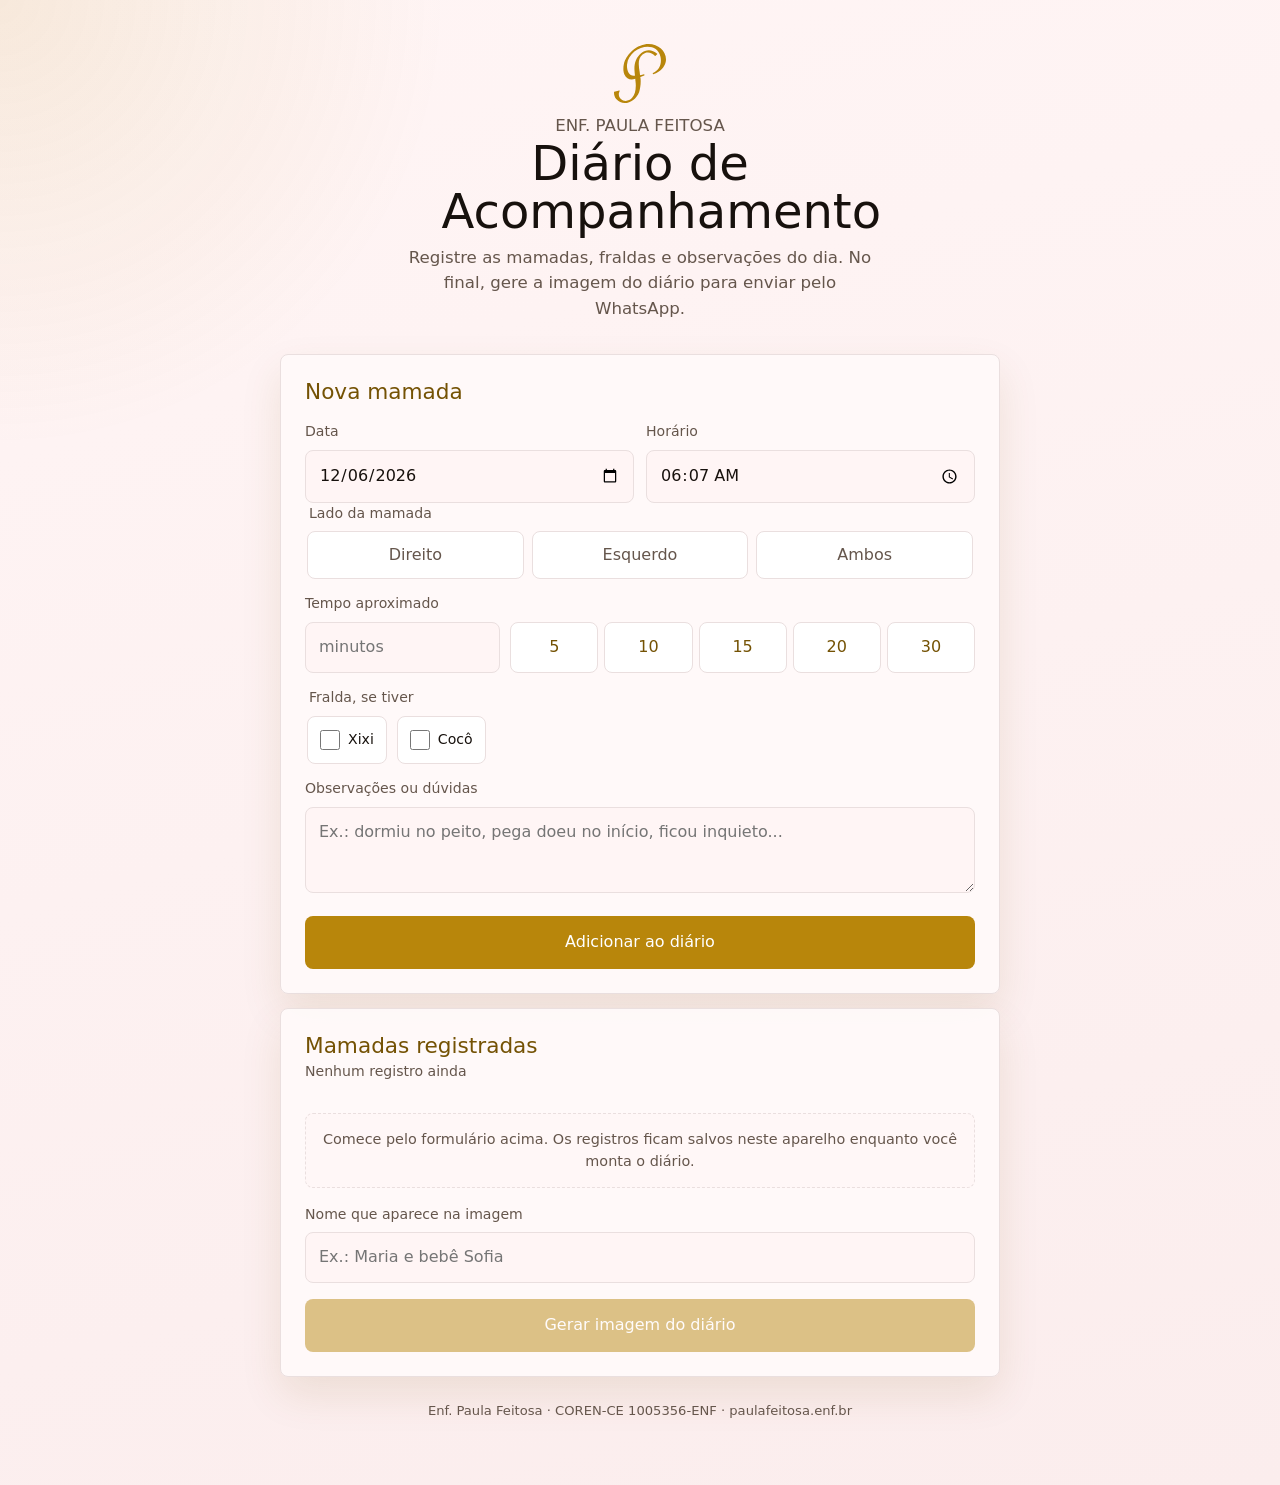
==== diario.html @ 47891f05 "Add client diary page" ====
<!DOCTYPE html>
<html lang="pt-BR">
  <head>
    <meta charset="UTF-8" />
    <meta name="viewport" content="width=device-width, initial-scale=1, viewport-fit=cover" />
    <meta name="theme-color" content="#fff5f5" />
    <meta name="apple-mobile-web-app-status-bar-style" content="default" />
    <meta name="referrer" content="strict-origin-when-cross-origin" />
    <meta
      http-equiv="Content-Security-Policy"
      content="default-src 'self'; base-uri 'self'; object-src 'none'; frame-src 'none'; form-action 'none'; img-src 'self' data: blob:; font-src 'self' https://fonts.gstatic.com; style-src 'self' https://fonts.googleapis.com; script-src 'self'; connect-src 'self'; upgrade-insecure-requests"
    />
    <title>Diário de Acompanhamento | Enf. Paula Feitosa</title>
    <meta
      name="description"
      content="Registre as mamadas do bebê, gere uma imagem do diário e envie para a Enf. Paula Feitosa pelo WhatsApp."
    />
    <meta name="robots" content="noindex, follow" />
    <meta property="og:title" content="Diário de Acompanhamento | Enf. Paula Feitosa" />
    <meta
      property="og:description"
      content="Ferramenta para registrar mamadas, fraldas e observações do bebê e enviar o diário pelo WhatsApp."
    />
    <meta property="og:type" content="website" />
    <meta property="og:locale" content="pt_BR" />
    <meta property="og:url" content="https://www.paulafeitosa.enf.br/diario.html" />
    <meta property="og:image" content="https://www.paulafeitosa.enf.br/assets/logo_vertical.svg" />
    <link rel="canonical" href="https://www.paulafeitosa.enf.br/diario.html" />
    <link rel="icon" href="assets/monograma.svg" type="image/svg+xml" />
    <link rel="preconnect" href="https://fonts.googleapis.com" />
    <link rel="preconnect" href="https://fonts.gstatic.com" crossorigin />
    <link
      href="https://fonts.googleapis.com/css2?family=Tenor+Sans&display=swap"
      rel="stylesheet"
    />
    <link rel="stylesheet" href="diario.css" />
    <script src="diario.js" defer></script>
  </head>
  <body>
    <main class="diary-shell">
      <header class="diary-header">
        <img class="diary-mark" src="assets/monograma.svg" alt="Monograma Enf. Paula Feitosa" />
        <p class="diary-kicker">Enf. Paula Feitosa</p>
        <h1>Diário de Acompanhamento</h1>
        <p>
          Registre as mamadas, fraldas e observações do dia. No final, gere a
          imagem do diário para enviar pelo WhatsApp.
        </p>
      </header>

      <section class="diary-panel diary-form-panel" aria-labelledby="new-entry-title">
        <h2 id="new-entry-title">Nova mamada</h2>

        <div class="diary-grid diary-grid-two">
          <div class="field">
            <label for="entry-date">Data</label>
            <input type="date" id="entry-date" autocomplete="off" />
          </div>
          <div class="field">
            <label for="entry-time">Horário</label>
            <input type="time" id="entry-time" autocomplete="off" />
          </div>
        </div>

        <fieldset class="field fieldset">
          <legend>Lado da mamada</legend>
          <div class="segmented-control" role="group" aria-label="Lado da mamada">
            <button type="button" class="side-option" data-side="Direito" aria-pressed="false">
              Direito
            </button>
            <button type="button" class="side-option" data-side="Esquerdo" aria-pressed="false">
              Esquerdo
            </button>
            <button type="button" class="side-option" data-side="Ambos" aria-pressed="false">
              Ambos
            </button>
          </div>
        </fieldset>

        <div class="field">
          <label for="entry-duration">Tempo aproximado</label>
          <div class="duration-row">
            <input
              type="number"
              id="entry-duration"
              min="1"
              max="120"
              inputmode="numeric"
              placeholder="minutos"
              autocomplete="off"
            />
            <div class="quick-minutes" aria-label="Tempo rápido">
              <button type="button" data-minutes="5">5</button>
              <button type="button" data-minutes="10">10</button>
              <button type="button" data-minutes="15">15</button>
              <button type="button" data-minutes="20">20</button>
              <button type="button" data-minutes="30">30</button>
            </div>
          </div>
        </div>

        <fieldset class="field fieldset">
          <legend>Fralda, se tiver</legend>
          <div class="checks">
            <label>
              <input type="checkbox" id="entry-pee" />
              <span>Xixi</span>
            </label>
            <label>
              <input type="checkbox" id="entry-poop" />
              <span>Cocô</span>
            </label>
          </div>
        </fieldset>

        <div class="field">
          <label for="entry-notes">Observações ou dúvidas</label>
          <textarea
            id="entry-notes"
            placeholder="Ex.: dormiu no peito, pega doeu no início, ficou inquieto..."
          ></textarea>
        </div>

        <button type="button" class="button button-primary" id="add-entry">
          Adicionar ao diário
        </button>
      </section>

      <section class="diary-panel" aria-labelledby="entries-title">
        <div class="panel-heading">
          <div>
            <h2 id="entries-title">Mamadas registradas</h2>
            <p id="entry-count">Nenhum registro ainda</p>
          </div>
          <button type="button" class="clear-button" id="clear-entries" hidden>
            Limpar
          </button>
        </div>

        <ol class="entry-list" id="entry-list"></ol>
        <p class="empty-state" id="empty-state">
          Comece pelo formulário acima. Os registros ficam salvos neste aparelho
          enquanto você monta o diário.
        </p>

        <div class="field image-name-field">
          <label for="image-name">Nome que aparece na imagem</label>
          <input
            type="text"
            id="image-name"
            maxlength="42"
            placeholder="Ex.: Maria e bebê Sofia"
            autocomplete="name"
          />
        </div>

        <button type="button" class="button button-primary" id="generate-image" disabled>
          Gerar imagem do diário
        </button>
      </section>

      <section class="diary-panel preview-panel" id="preview-panel" aria-labelledby="preview-title" hidden>
        <h2 id="preview-title">Imagem pronta</h2>
        <img id="preview-image" alt="Prévia da imagem gerada com o diário de acompanhamento" />
        <div class="preview-actions">
          <button type="button" class="button button-primary" id="send-whatsapp">
            Enviar no WhatsApp
          </button>
          <button type="button" class="button button-secondary" id="download-image">
            Baixar imagem
          </button>
        </div>
        <p class="share-note">
          Em alguns celulares, o navegador baixa a imagem primeiro. Depois é só
          anexar na conversa do WhatsApp.
        </p>
      </section>

      <footer class="diary-footer">
        Enf. Paula Feitosa · COREN-CE 1005356-ENF · paulafeitosa.enf.br
      </footer>
    </main>

    <canvas id="diary-canvas" hidden></canvas>
  </body>
</html>
---- diario.css ----
:root {
  --color-ink: #17110d;
  --color-muted: #65564c;
  --color-soft: #fff5f5;
  --color-blush: #fbeded;
  --color-surface: #fffafa;
  --color-primary: #b8860b;
  --color-primary-dark: #745204;
  --color-line: #eadfdf;
  --shadow: 0 18px 42px rgba(116, 82, 4, 0.11);
  --radius: 8px;
  --tap: 48px;
}

* {
  box-sizing: border-box;
}

html {
  min-width: 320px;
  background: var(--color-soft);
  -webkit-text-size-adjust: 100%;
}

body {
  min-width: 320px;
  min-height: 100svh;
  margin: 0;
  color: var(--color-ink);
  background:
    radial-gradient(circle at top left, rgba(184, 134, 11, 0.11), transparent 28rem),
    linear-gradient(165deg, var(--color-soft) 0%, var(--color-blush) 100%);
  font-family: "Tenor Sans", ui-sans-serif, system-ui, -apple-system, BlinkMacSystemFont, "Segoe UI", sans-serif;
  font-size: 16px;
  line-height: 1.55;
}

button,
input,
textarea {
  font: inherit;
}

button {
  -webkit-tap-highlight-color: transparent;
}

button:focus-visible,
input:focus-visible,
textarea:focus-visible {
  outline: 2px solid var(--color-primary);
  outline-offset: 3px;
}

.diary-shell {
  width: min(720px, calc(100% - 28px));
  margin: 0 auto;
  padding: calc(20px + env(safe-area-inset-top)) 0 calc(44px + env(safe-area-inset-bottom));
}

.diary-header {
  padding: 10px 0 18px;
  text-align: center;
}

.diary-mark {
  display: block;
  width: 52px;
  height: auto;
  margin: 0 auto 10px;
}

.diary-kicker {
  margin: 0 0 4px;
  color: var(--color-primary-dark);
  font-size: 0.78rem;
  text-transform: uppercase;
}

.diary-header h1 {
  max-width: 13ch;
  margin: 0 auto 10px;
  font-size: clamp(2rem, 8vw, 3rem);
  font-weight: 400;
  line-height: 1;
}

.diary-header p {
  max-width: 44ch;
  margin: 0 auto;
  color: var(--color-muted);
  font-size: clamp(0.95rem, 3.7vw, 1.04rem);
}

.diary-panel {
  margin-top: 14px;
  padding: clamp(16px, 4vw, 24px);
  border: 1px solid var(--color-line);
  border-radius: var(--radius);
  background: rgba(255, 250, 250, 0.94);
  box-shadow: var(--shadow);
}

.diary-panel h2 {
  margin: 0 0 16px;
  color: var(--color-primary-dark);
  font-size: clamp(1.16rem, 4.8vw, 1.35rem);
  font-weight: 400;
  line-height: 1.2;
}

.diary-grid {
  display: grid;
  gap: 12px;
}

.diary-grid-two {
  grid-template-columns: repeat(2, minmax(0, 1fr));
}

.field {
  margin-top: 14px;
}

.field:first-child,
.diary-grid + .field,
.diary-grid .field {
  margin-top: 0;
}

label,
legend {
  display: block;
  margin: 0 0 7px;
  color: var(--color-muted);
  font-size: 0.88rem;
}

.fieldset {
  min-width: 0;
  padding: 0;
  border: 0;
}

input[type="date"],
input[type="time"],
input[type="number"],
input[type="text"],
textarea {
  width: 100%;
  min-height: var(--tap);
  padding: 12px 13px;
  border: 1px solid var(--color-line);
  border-radius: var(--radius);
  color: var(--color-ink);
  background: var(--color-soft);
}

textarea {
  min-height: 86px;
  resize: vertical;
}

.segmented-control {
  display: grid;
  grid-template-columns: repeat(3, minmax(0, 1fr));
  gap: 8px;
}

.side-option,
.quick-minutes button,
.clear-button {
  min-height: var(--tap);
  border: 1px solid var(--color-line);
  border-radius: var(--radius);
  color: var(--color-muted);
  background: #ffffff;
  cursor: pointer;
}

.side-option {
  padding: 10px 8px;
}

.side-option[aria-pressed="true"] {
  color: #ffffff;
  border-color: var(--color-primary);
  background: var(--color-primary);
}

.duration-row {
  display: grid;
  grid-template-columns: minmax(92px, 0.42fr) minmax(0, 1fr);
  gap: 10px;
}

.quick-minutes {
  display: grid;
  grid-template-columns: repeat(5, minmax(0, 1fr));
  gap: 6px;
}

.quick-minutes button {
  padding: 0;
  color: var(--color-primary-dark);
}

.checks {
  display: flex;
  flex-wrap: wrap;
  gap: 10px;
}

.checks label {
  display: inline-flex;
  align-items: center;
  min-height: var(--tap);
  margin: 0;
  padding: 8px 12px;
  border: 1px solid var(--color-line);
  border-radius: var(--radius);
  color: var(--color-ink);
  background: #ffffff;
  cursor: pointer;
}

.checks input {
  width: 20px;
  height: 20px;
  margin: 0 8px 0 0;
  accent-color: var(--color-primary);
}

.button {
  display: inline-flex;
  align-items: center;
  justify-content: center;
  width: 100%;
  min-height: 52px;
  margin-top: 16px;
  padding: 13px 16px;
  border: 1px solid transparent;
  border-radius: var(--radius);
  color: var(--color-ink);
  background: #ffffff;
  cursor: pointer;
}

.button-primary {
  color: #ffffff;
  background: var(--color-primary);
}

.button-primary:hover,
.button-primary:focus-visible {
  background: var(--color-primary-dark);
}

.button-secondary {
  color: var(--color-primary-dark);
  border-color: var(--color-primary);
  background: #ffffff;
}

.button:disabled {
  cursor: not-allowed;
  opacity: 0.48;
}

.panel-heading {
  display: flex;
  align-items: start;
  justify-content: space-between;
  gap: 14px;
}

.panel-heading h2 {
  margin-bottom: 2px;
}

.panel-heading p {
  margin: 0;
  color: var(--color-muted);
  font-size: 0.88rem;
}

.clear-button {
  width: auto;
  min-height: 40px;
  padding: 8px 12px;
  color: var(--color-primary-dark);
}

.entry-list {
  display: grid;
  gap: 10px;
  margin: 16px 0 0;
  padding: 0;
  list-style: none;
}

.entry-card {
  display: grid;
  grid-template-columns: minmax(0, 1fr) auto;
  gap: 10px;
  padding: 13px;
  border: 1px solid var(--color-line);
  border-radius: var(--radius);
  background: #ffffff;
}

.entry-when {
  display: block;
  color: var(--color-primary-dark);
  font-size: 0.9rem;
  line-height: 1.25;
}

.entry-main {
  display: block;
  margin-top: 3px;
  color: var(--color-ink);
}

.entry-notes {
  display: block;
  margin-top: 3px;
  color: var(--color-muted);
  font-size: 0.88rem;
  overflow-wrap: anywhere;
}

.remove-entry {
  width: 40px;
  height: 40px;
  padding: 0;
  border: 0;
  border-radius: var(--radius);
  color: #9b4309;
  background: rgba(184, 86, 11, 0.1);
  cursor: pointer;
}

.empty-state,
.share-note {
  margin: 14px 0 0;
  color: var(--color-muted);
  font-size: 0.9rem;
}

.empty-state {
  padding: 14px;
  border: 1px dashed var(--color-line);
  border-radius: var(--radius);
  text-align: center;
  background: rgba(255, 245, 245, 0.72);
}

.image-name-field {
  margin-top: 16px;
}

.preview-panel img {
  display: block;
  width: 100%;
  height: auto;
  margin-top: 4px;
  border: 1px solid var(--color-line);
  border-radius: var(--radius);
  background: var(--color-soft);
}

.preview-actions {
  display: grid;
  grid-template-columns: repeat(2, minmax(0, 1fr));
  gap: 10px;
  margin-top: 12px;
}

.preview-actions .button {
  margin-top: 0;
}

.share-note {
  text-align: center;
}

.diary-footer {
  margin-top: 24px;
  color: var(--color-muted);
  font-size: 0.82rem;
  text-align: center;
}

@media (max-width: 480px) {
  .diary-shell {
    width: min(100% - 20px, 720px);
  }

  .diary-grid-two,
  .duration-row,
  .preview-actions {
    grid-template-columns: 1fr;
  }

  .quick-minutes {
    grid-template-columns: repeat(5, minmax(42px, 1fr));
  }

  .entry-card {
    grid-template-columns: minmax(0, 1fr) 40px;
  }
}

@media (max-width: 360px) {
  .diary-shell {
    width: min(100% - 16px, 720px);
  }

  .diary-panel {
    padding: 14px;
  }

  .segmented-control {
    grid-template-columns: 1fr;
  }

  .quick-minutes {
    grid-template-columns: repeat(3, minmax(0, 1fr));
  }
}

@media (min-width: 760px) {
  .diary-shell {
    padding-top: 34px;
    padding-bottom: 64px;
  }
}
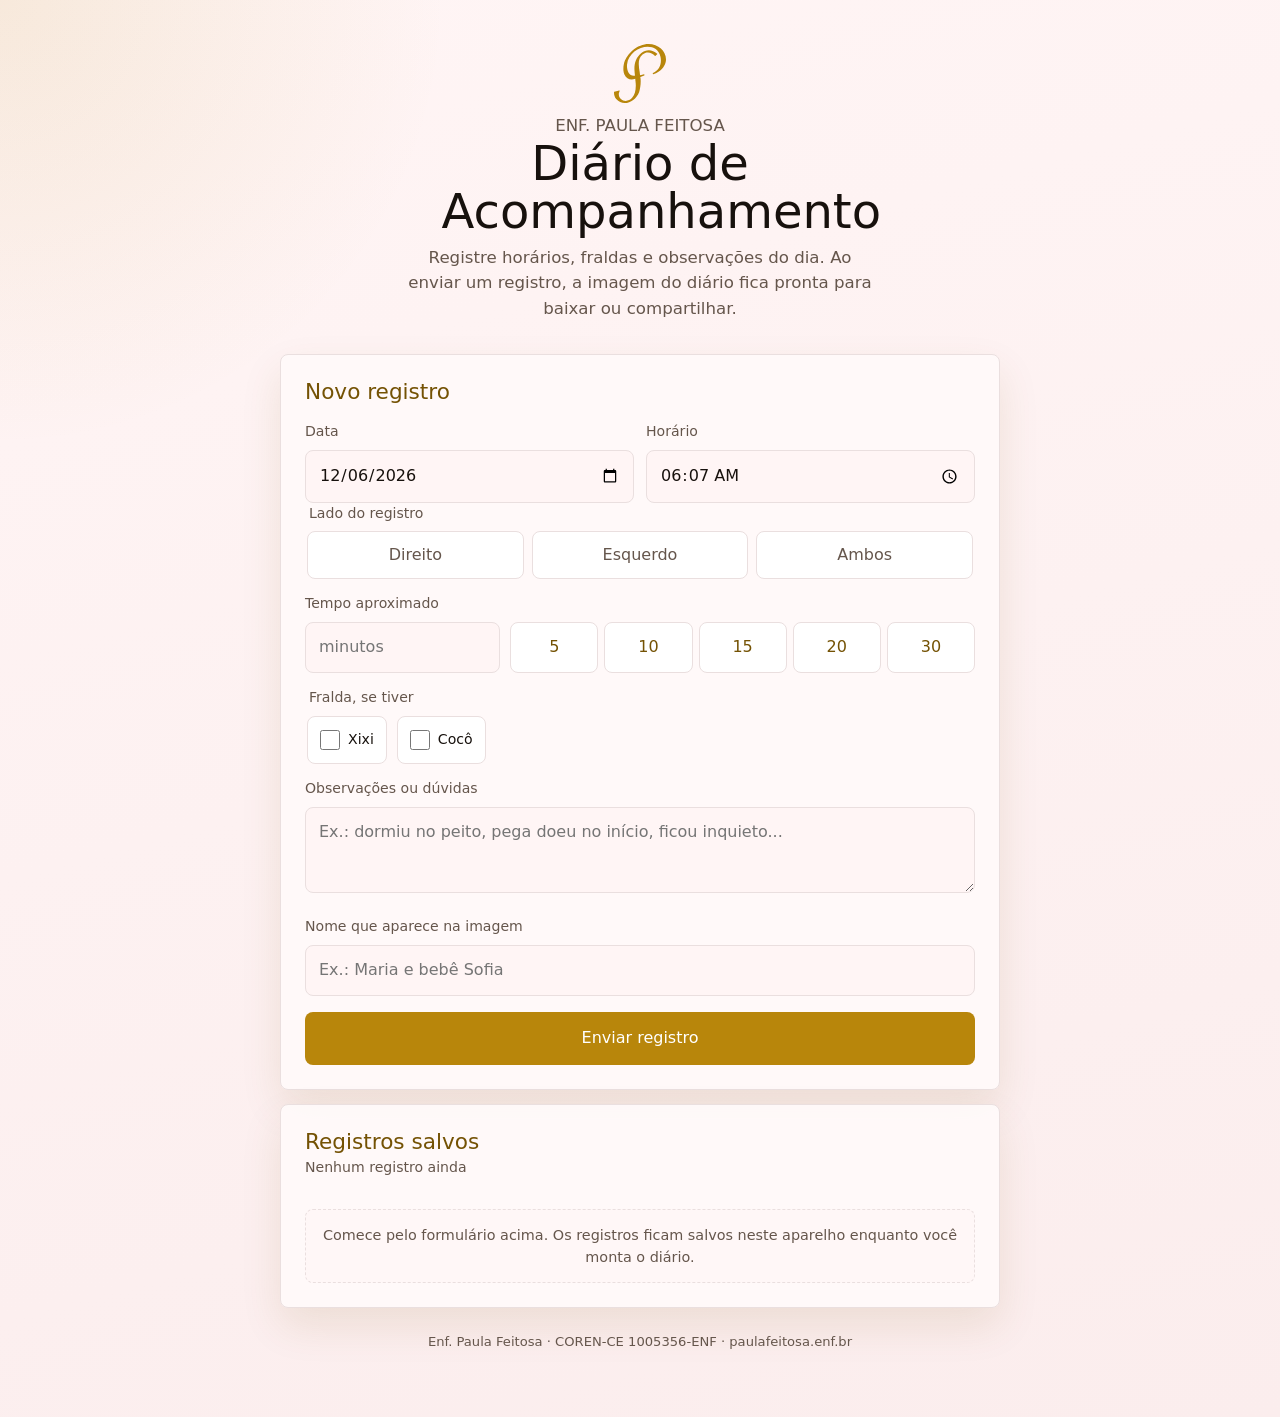
==== commit a4ebf496: "Update diary registration flow" ====
--- a/diario.html
+++ b/diario.html
@@ -13,13 +13,13 @@
     <title>Diário de Acompanhamento | Enf. Paula Feitosa</title>
     <meta
       name="description"
-      content="Registre as mamadas do bebê, gere uma imagem do diário e envie para a Enf. Paula Feitosa pelo WhatsApp."
+      content="Registre os acompanhamentos do bebê, gere uma imagem do diário e envie para a Enf. Paula Feitosa."
     />
     <meta name="robots" content="noindex, follow" />
     <meta property="og:title" content="Diário de Acompanhamento | Enf. Paula Feitosa" />
     <meta
       property="og:description"
-      content="Ferramenta para registrar mamadas, fraldas e observações do bebê e enviar o diário pelo WhatsApp."
+      content="Ferramenta para registrar horários, fraldas e observações do bebê e compartilhar o diário."
     />
     <meta property="og:type" content="website" />
     <meta property="og:locale" content="pt_BR" />
@@ -43,13 +43,13 @@
         <p class="diary-kicker">Enf. Paula Feitosa</p>
         <h1>Diário de Acompanhamento</h1>
         <p>
-          Registre as mamadas, fraldas e observações do dia. No final, gere a
-          imagem do diário para enviar pelo WhatsApp.
+          Registre horários, fraldas e observações do dia. Ao enviar um
+          registro, a imagem do diário fica pronta para baixar ou compartilhar.
         </p>
       </header>
 
       <section class="diary-panel diary-form-panel" aria-labelledby="new-entry-title">
-        <h2 id="new-entry-title">Nova mamada</h2>
+        <h2 id="new-entry-title">Novo registro</h2>
 
         <div class="diary-grid diary-grid-two">
           <div class="field">
@@ -63,8 +63,8 @@
         </div>
 
         <fieldset class="field fieldset">
-          <legend>Lado da mamada</legend>
-          <div class="segmented-control" role="group" aria-label="Lado da mamada">
+          <legend>Lado do registro</legend>
+          <div class="segmented-control" role="group" aria-label="Lado do registro">
             <button type="button" class="side-option" data-side="Direito" aria-pressed="false">
               Direito
             </button>
@@ -121,15 +121,26 @@
           ></textarea>
         </div>
 
+        <div class="field image-name-field">
+          <label for="image-name">Nome que aparece na imagem</label>
+          <input
+            type="text"
+            id="image-name"
+            maxlength="42"
+            placeholder="Ex.: Maria e bebê Sofia"
+            autocomplete="name"
+          />
+        </div>
+
         <button type="button" class="button button-primary" id="add-entry">
-          Adicionar ao diário
+          Enviar registro
         </button>
       </section>
 
       <section class="diary-panel" aria-labelledby="entries-title">
         <div class="panel-heading">
           <div>
-            <h2 id="entries-title">Mamadas registradas</h2>
+            <h2 id="entries-title">Registros salvos</h2>
             <p id="entry-count">Nenhum registro ainda</p>
           </div>
           <button type="button" class="clear-button" id="clear-entries" hidden>
@@ -142,38 +153,6 @@
           Comece pelo formulário acima. Os registros ficam salvos neste aparelho
           enquanto você monta o diário.
         </p>
-
-        <div class="field image-name-field">
-          <label for="image-name">Nome que aparece na imagem</label>
-          <input
-            type="text"
-            id="image-name"
-            maxlength="42"
-            placeholder="Ex.: Maria e bebê Sofia"
-            autocomplete="name"
-          />
-        </div>
-
-        <button type="button" class="button button-primary" id="generate-image" disabled>
-          Gerar imagem do diário
-        </button>
-      </section>
-
-      <section class="diary-panel preview-panel" id="preview-panel" aria-labelledby="preview-title" hidden>
-        <h2 id="preview-title">Imagem pronta</h2>
-        <img id="preview-image" alt="Prévia da imagem gerada com o diário de acompanhamento" />
-        <div class="preview-actions">
-          <button type="button" class="button button-primary" id="send-whatsapp">
-            Enviar no WhatsApp
-          </button>
-          <button type="button" class="button button-secondary" id="download-image">
-            Baixar imagem
-          </button>
-        </div>
-        <p class="share-note">
-          Em alguns celulares, o navegador baixa a imagem primeiro. Depois é só
-          anexar na conversa do WhatsApp.
-        </p>
       </section>
 
       <footer class="diary-footer">
@@ -181,6 +160,33 @@
       </footer>
     </main>
 
+    <div class="modal-backdrop" id="image-modal" hidden>
+      <section
+        class="image-modal"
+        role="dialog"
+        aria-modal="true"
+        aria-labelledby="modal-title"
+      >
+        <button type="button" class="modal-close" id="close-modal" aria-label="Fechar">
+          ×
+        </button>
+        <h2 id="modal-title">Imagem pronta</h2>
+        <img id="modal-image" alt="Prévia da imagem gerada com o diário de acompanhamento" />
+        <div class="modal-actions">
+          <button type="button" class="button button-primary" id="share-image">
+            Compartilhar
+          </button>
+          <button type="button" class="button button-secondary" id="download-image">
+            Baixar imagem
+          </button>
+        </div>
+        <p class="share-note">
+          No celular, o botão compartilhar abre o menu do aparelho para escolher
+          WhatsApp, arquivos ou outro app disponível.
+        </p>
+      </section>
+    </div>
+
     <canvas id="diary-canvas" hidden></canvas>
   </body>
 </html>
--- a/diario.css
+++ b/diario.css
@@ -35,6 +35,10 @@
   line-height: 1.55;
 }
 
+body.modal-open {
+  overflow: hidden;
+}
+
 button,
 input,
 textarea {
@@ -360,7 +364,58 @@
   margin-top: 16px;
 }
 
-.preview-panel img {
+.modal-backdrop {
+  position: fixed;
+  inset: 0;
+  z-index: 40;
+  display: grid;
+  place-items: center;
+  padding: calc(14px + env(safe-area-inset-top)) 12px calc(14px + env(safe-area-inset-bottom));
+  background: rgba(23, 17, 13, 0.42);
+}
+
+.modal-backdrop[hidden] {
+  display: none;
+}
+
+.image-modal {
+  position: relative;
+  width: min(520px, 100%);
+  max-height: min(780px, calc(100svh - 28px - env(safe-area-inset-top) - env(safe-area-inset-bottom)));
+  padding: 18px;
+  overflow: auto;
+  border: 1px solid var(--color-line);
+  border-radius: var(--radius);
+  background: var(--color-surface);
+  box-shadow: 0 30px 80px rgba(23, 17, 13, 0.26);
+}
+
+.image-modal h2 {
+  margin: 0 48px 14px 0;
+  color: var(--color-primary-dark);
+  font-size: 1.24rem;
+  font-weight: 400;
+  line-height: 1.2;
+}
+
+.modal-close {
+  position: absolute;
+  top: 12px;
+  right: 12px;
+  display: inline-flex;
+  align-items: center;
+  justify-content: center;
+  width: 42px;
+  height: 42px;
+  padding: 0;
+  border: 0;
+  border-radius: var(--radius);
+  color: #9b4309;
+  background: rgba(184, 86, 11, 0.1);
+  cursor: pointer;
+}
+
+.image-modal img {
   display: block;
   width: 100%;
   height: auto;
@@ -370,14 +425,14 @@
   background: var(--color-soft);
 }
 
-.preview-actions {
+.modal-actions {
   display: grid;
   grid-template-columns: repeat(2, minmax(0, 1fr));
   gap: 10px;
   margin-top: 12px;
 }
 
-.preview-actions .button {
+.modal-actions .button {
   margin-top: 0;
 }
 
@@ -399,7 +454,7 @@
 
   .diary-grid-two,
   .duration-row,
-  .preview-actions {
+  .modal-actions {
     grid-template-columns: 1fr;
   }
 
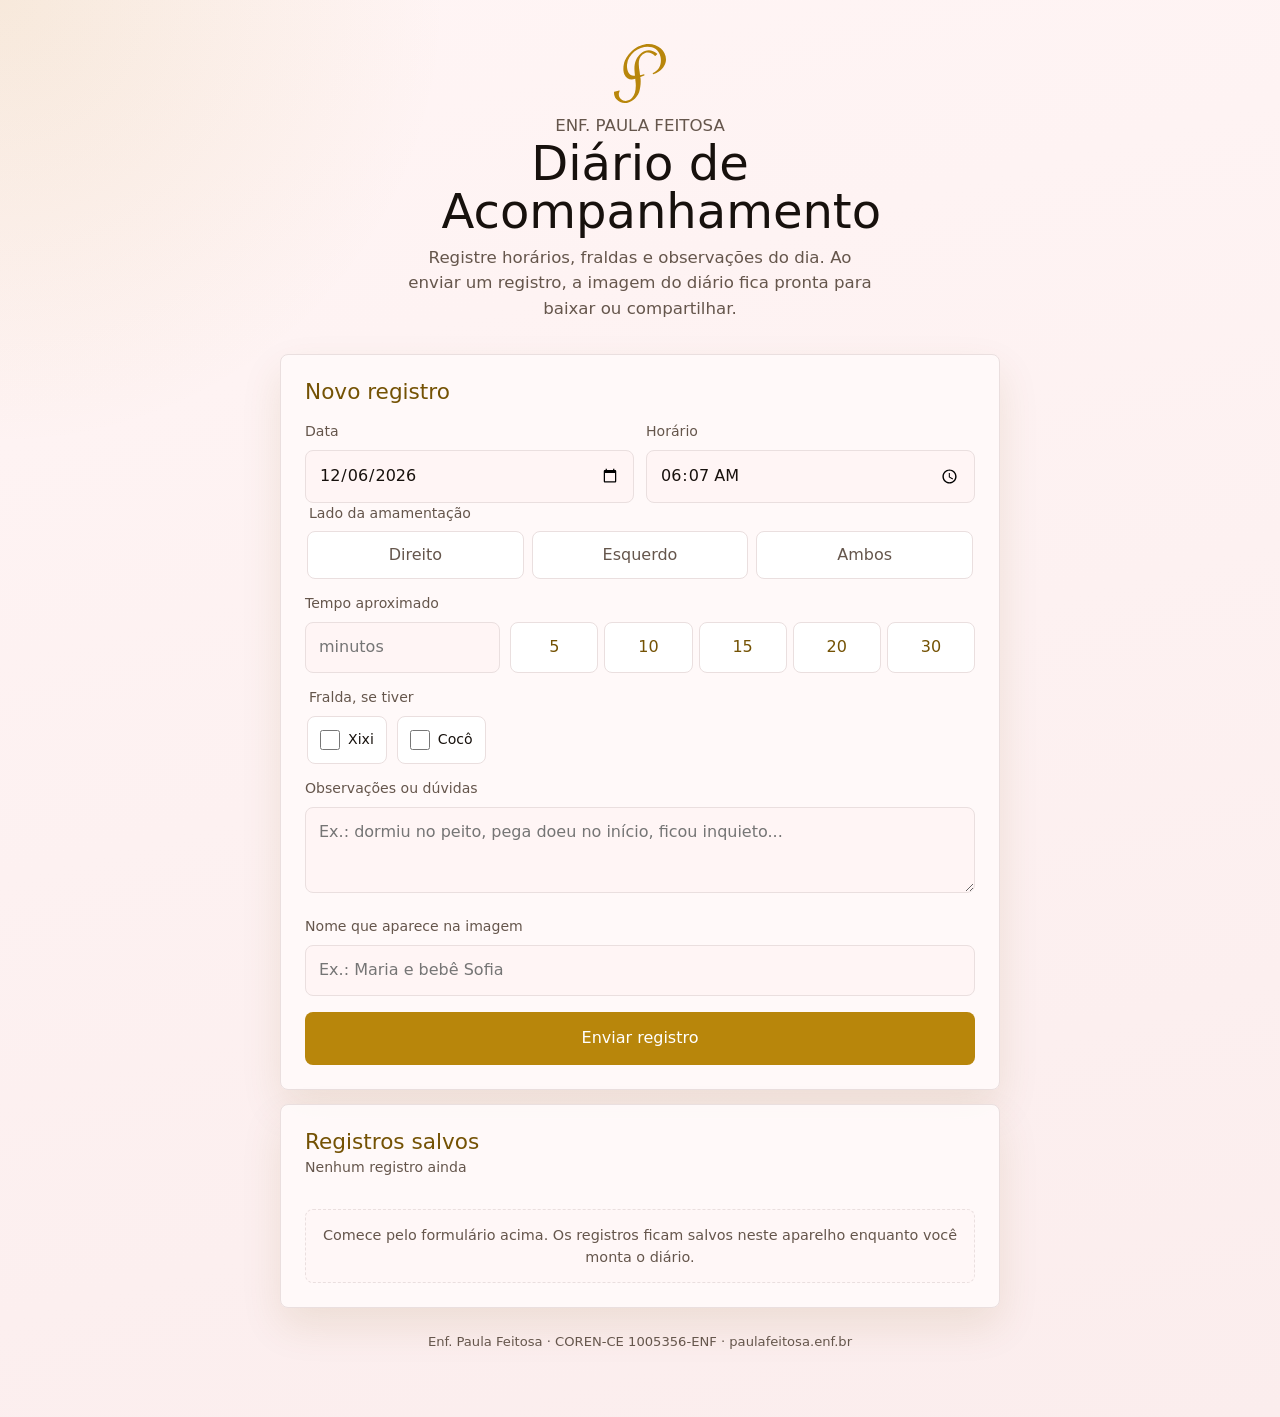
==== commit 309ddbef: "Update breastfeeding side label" ====
--- a/diario.html
+++ b/diario.html
@@ -63,8 +63,8 @@
         </div>
 
         <fieldset class="field fieldset">
-          <legend>Lado do registro</legend>
-          <div class="segmented-control" role="group" aria-label="Lado do registro">
+          <legend>Lado da amamentação</legend>
+          <div class="segmented-control" role="group" aria-label="Lado da amamentação">
             <button type="button" class="side-option" data-side="Direito" aria-pressed="false">
               Direito
             </button>
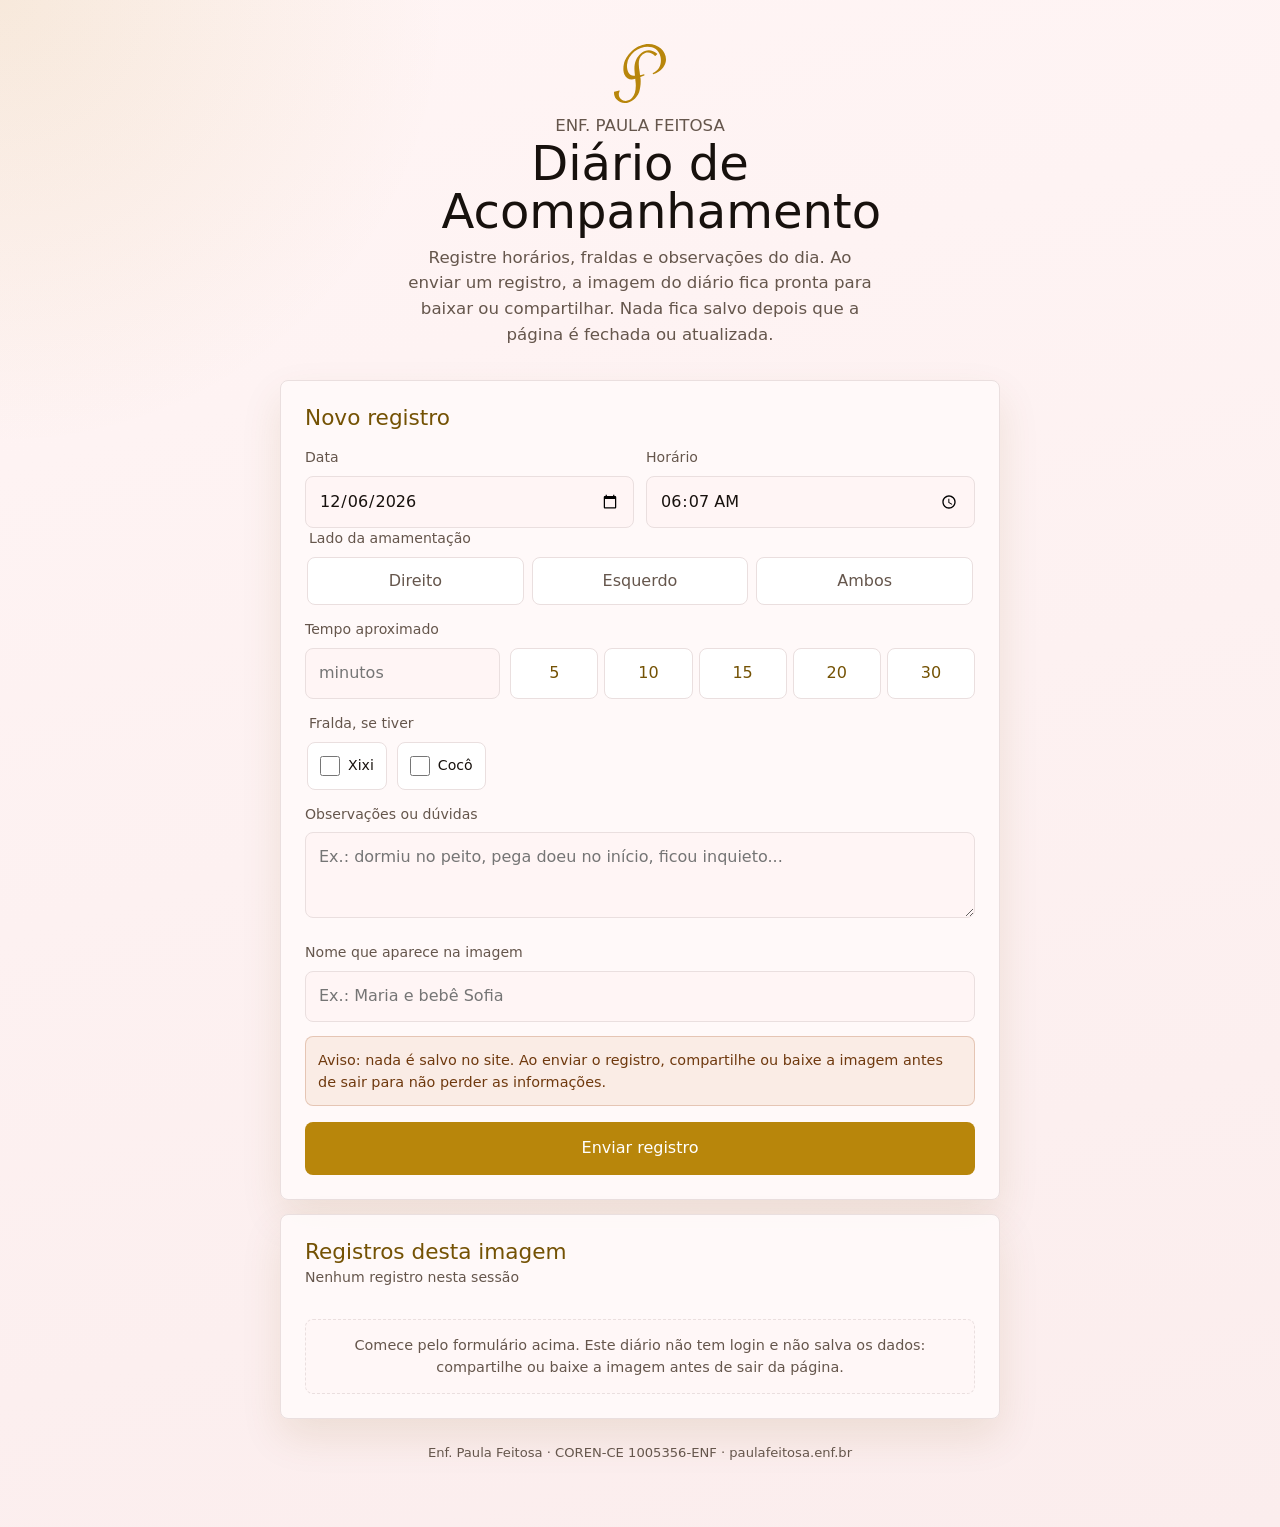
==== commit 61405102: "Clarify diary records are temporary" ====
--- a/diario.html
+++ b/diario.html
@@ -45,6 +45,7 @@
         <p>
           Registre horários, fraldas e observações do dia. Ao enviar um
           registro, a imagem do diário fica pronta para baixar ou compartilhar.
+          Nada fica salvo depois que a página é fechada ou atualizada.
         </p>
       </header>
 
@@ -132,6 +133,11 @@
           />
         </div>
 
+        <p class="session-notice">
+          Aviso: nada é salvo no site. Ao enviar o registro, compartilhe ou
+          baixe a imagem antes de sair para não perder as informações.
+        </p>
+
         <button type="button" class="button button-primary" id="add-entry">
           Enviar registro
         </button>
@@ -140,8 +146,8 @@
       <section class="diary-panel" aria-labelledby="entries-title">
         <div class="panel-heading">
           <div>
-            <h2 id="entries-title">Registros salvos</h2>
-            <p id="entry-count">Nenhum registro ainda</p>
+            <h2 id="entries-title">Registros desta imagem</h2>
+            <p id="entry-count">Nenhum registro nesta sessão</p>
           </div>
           <button type="button" class="clear-button" id="clear-entries" hidden>
             Limpar
@@ -150,8 +156,8 @@
 
         <ol class="entry-list" id="entry-list"></ol>
         <p class="empty-state" id="empty-state">
-          Comece pelo formulário acima. Os registros ficam salvos neste aparelho
-          enquanto você monta o diário.
+          Comece pelo formulário acima. Este diário não tem login e não salva
+          os dados: compartilhe ou baixe a imagem antes de sair da página.
         </p>
       </section>
 
@@ -172,6 +178,10 @@
         </button>
         <h2 id="modal-title">Imagem pronta</h2>
         <img id="modal-image" alt="Prévia da imagem gerada com o diário de acompanhamento" />
+        <p class="modal-warning">
+          Este diário não fica salvo no site. Compartilhe ou baixe agora para
+          não perder o registro.
+        </p>
         <div class="modal-actions">
           <button type="button" class="button button-primary" id="share-image">
             Compartilhar
@@ -182,7 +192,8 @@
         </div>
         <p class="share-note">
           No celular, o botão compartilhar abre o menu do aparelho para escolher
-          WhatsApp, arquivos ou outro app disponível.
+          WhatsApp, arquivos ou outro app disponível. Depois de compartilhar ou
+          baixar, o registro está finalizado.
         </p>
       </section>
     </div>
--- a/diario.css
+++ b/diario.css
@@ -346,6 +346,8 @@
 }
 
 .empty-state,
+.session-notice,
+.modal-warning,
 .share-note {
   margin: 14px 0 0;
   color: var(--color-muted);
@@ -358,6 +360,14 @@
   border-radius: var(--radius);
   text-align: center;
   background: rgba(255, 245, 245, 0.72);
+}
+
+.session-notice {
+  padding: 12px;
+  border: 1px solid rgba(155, 67, 9, 0.22);
+  border-radius: var(--radius);
+  color: #6f390e;
+  background: rgba(184, 86, 11, 0.08);
 }
 
 .image-name-field {
@@ -432,6 +442,14 @@
   margin-top: 12px;
 }
 
+.modal-warning {
+  padding: 12px;
+  border: 1px solid rgba(184, 134, 11, 0.24);
+  border-radius: var(--radius);
+  color: var(--color-primary-dark);
+  background: rgba(184, 134, 11, 0.09);
+}
+
 .modal-actions .button {
   margin-top: 0;
 }
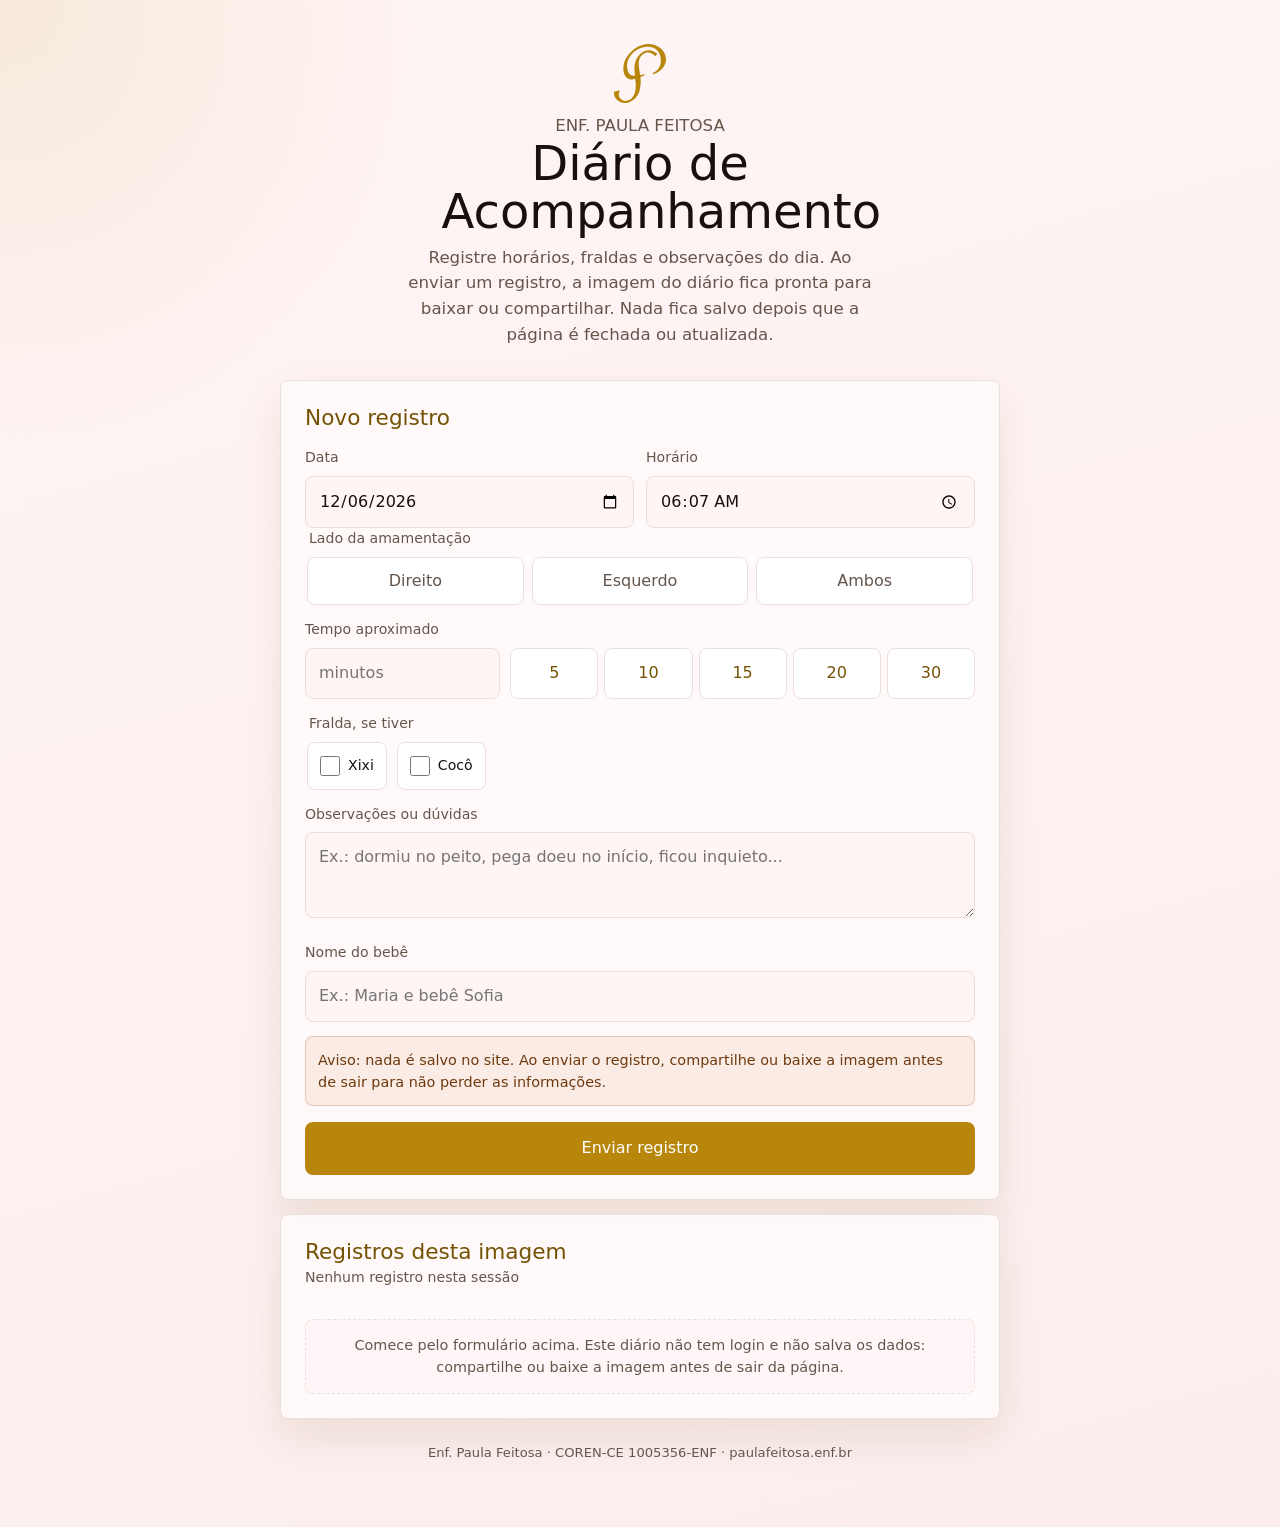
==== commit 0f3cd681: "Update baby name label" ====
--- a/diario.html
+++ b/diario.html
@@ -123,7 +123,7 @@
         </div>
 
         <div class="field image-name-field">
-          <label for="image-name">Nome que aparece na imagem</label>
+          <label for="image-name">Nome do bebê</label>
           <input
             type="text"
             id="image-name"
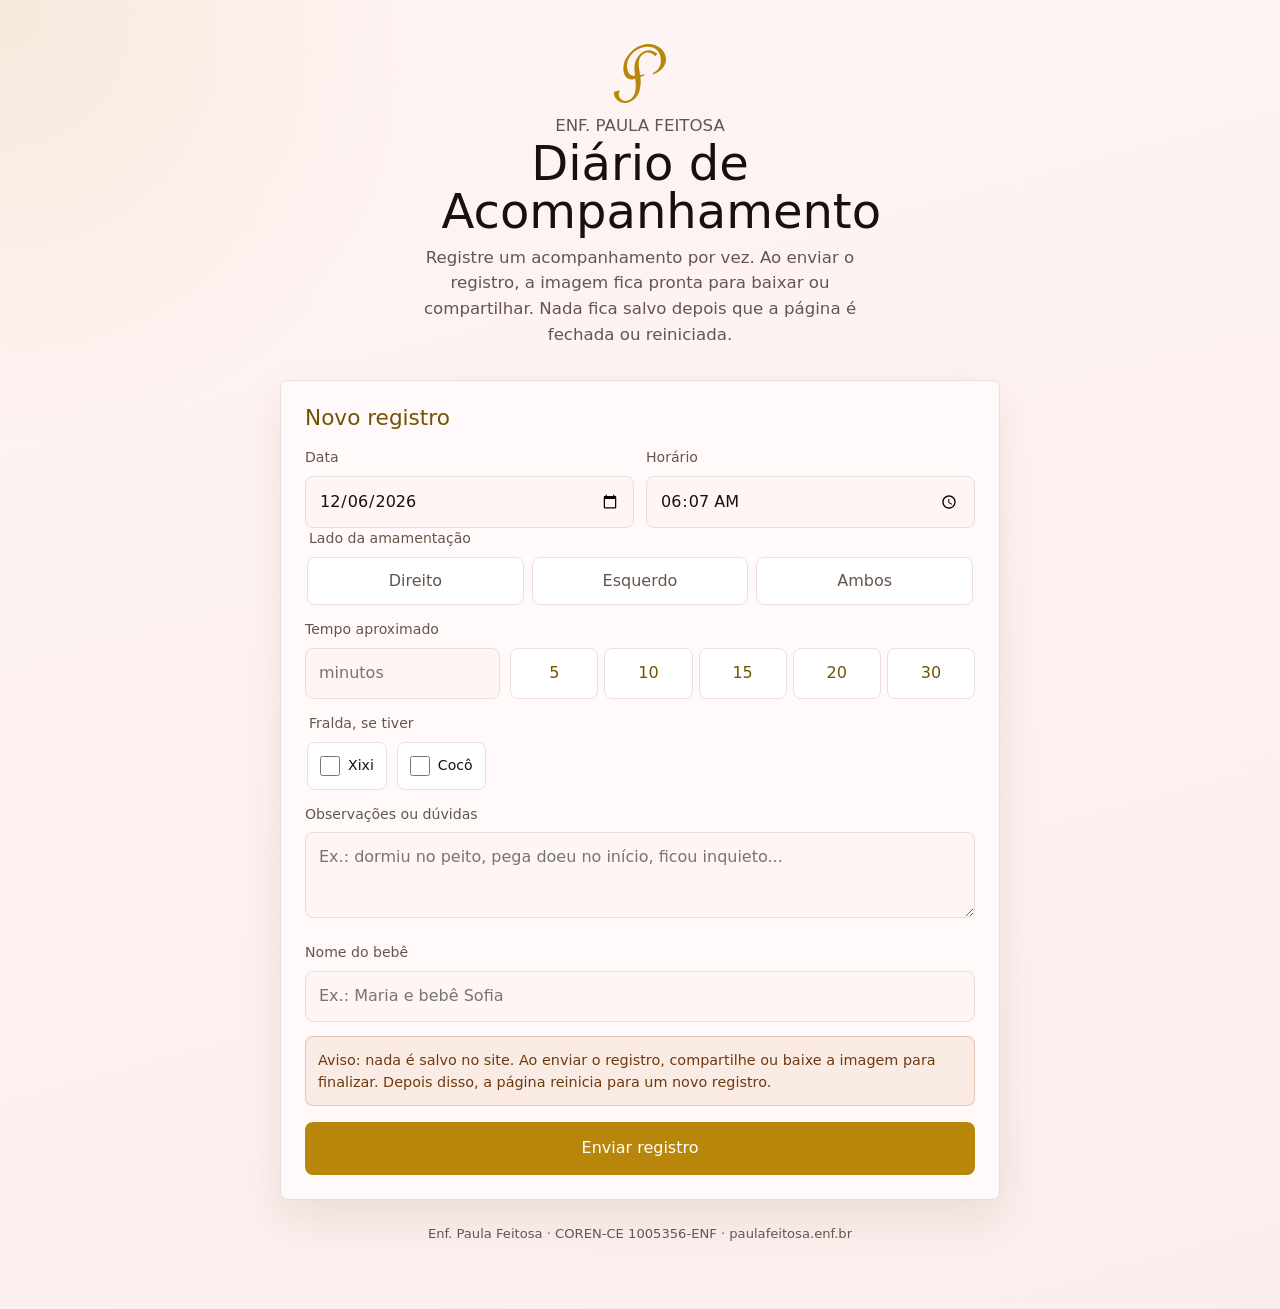
==== commit 7ea1c1eb: "Simplify diary to one-record flow" ====
--- a/diario.html
+++ b/diario.html
@@ -19,7 +19,7 @@
     <meta property="og:title" content="Diário de Acompanhamento | Enf. Paula Feitosa" />
     <meta
       property="og:description"
-      content="Ferramenta para registrar horários, fraldas e observações do bebê e compartilhar o diário."
+      content="Ferramenta para registrar um acompanhamento do bebê por vez e compartilhar a imagem do diário."
     />
     <meta property="og:type" content="website" />
     <meta property="og:locale" content="pt_BR" />
@@ -43,9 +43,9 @@
         <p class="diary-kicker">Enf. Paula Feitosa</p>
         <h1>Diário de Acompanhamento</h1>
         <p>
-          Registre horários, fraldas e observações do dia. Ao enviar um
-          registro, a imagem do diário fica pronta para baixar ou compartilhar.
-          Nada fica salvo depois que a página é fechada ou atualizada.
+          Registre um acompanhamento por vez. Ao enviar o registro, a imagem
+          fica pronta para baixar ou compartilhar. Nada fica salvo depois que a
+          página é fechada ou reiniciada.
         </p>
       </header>
 
@@ -135,30 +135,13 @@
 
         <p class="session-notice">
           Aviso: nada é salvo no site. Ao enviar o registro, compartilhe ou
-          baixe a imagem antes de sair para não perder as informações.
+          baixe a imagem para finalizar. Depois disso, a página reinicia para
+          um novo registro.
         </p>
 
         <button type="button" class="button button-primary" id="add-entry">
           Enviar registro
         </button>
-      </section>
-
-      <section class="diary-panel" aria-labelledby="entries-title">
-        <div class="panel-heading">
-          <div>
-            <h2 id="entries-title">Registros desta imagem</h2>
-            <p id="entry-count">Nenhum registro nesta sessão</p>
-          </div>
-          <button type="button" class="clear-button" id="clear-entries" hidden>
-            Limpar
-          </button>
-        </div>
-
-        <ol class="entry-list" id="entry-list"></ol>
-        <p class="empty-state" id="empty-state">
-          Comece pelo formulário acima. Este diário não tem login e não salva
-          os dados: compartilhe ou baixe a imagem antes de sair da página.
-        </p>
       </section>
 
       <footer class="diary-footer">
@@ -180,20 +163,20 @@
         <img id="modal-image" alt="Prévia da imagem gerada com o diário de acompanhamento" />
         <p class="modal-warning">
           Este diário não fica salvo no site. Compartilhe ou baixe agora para
-          não perder o registro.
+          finalizar o registro. Em seguida, a página será reiniciada.
         </p>
         <div class="modal-actions">
           <button type="button" class="button button-primary" id="share-image">
-            Compartilhar
+            Compartilhar e finalizar
           </button>
           <button type="button" class="button button-secondary" id="download-image">
-            Baixar imagem
+            Baixar e finalizar
           </button>
         </div>
         <p class="share-note">
           No celular, o botão compartilhar abre o menu do aparelho para escolher
           WhatsApp, arquivos ou outro app disponível. Depois de compartilhar ou
-          baixar, o registro está finalizado.
+          baixar, um novo registro começa automaticamente.
         </p>
       </section>
     </div>
--- a/diario.css
+++ b/diario.css
@@ -172,8 +172,7 @@
 }
 
 .side-option,
-.quick-minutes button,
-.clear-button {
+.quick-minutes button {
   min-height: var(--tap);
   border: 1px solid var(--color-line);
   border-radius: var(--radius);
@@ -271,95 +270,12 @@
   opacity: 0.48;
 }
 
-.panel-heading {
-  display: flex;
-  align-items: start;
-  justify-content: space-between;
-  gap: 14px;
-}
-
-.panel-heading h2 {
-  margin-bottom: 2px;
-}
-
-.panel-heading p {
-  margin: 0;
-  color: var(--color-muted);
-  font-size: 0.88rem;
-}
-
-.clear-button {
-  width: auto;
-  min-height: 40px;
-  padding: 8px 12px;
-  color: var(--color-primary-dark);
-}
-
-.entry-list {
-  display: grid;
-  gap: 10px;
-  margin: 16px 0 0;
-  padding: 0;
-  list-style: none;
-}
-
-.entry-card {
-  display: grid;
-  grid-template-columns: minmax(0, 1fr) auto;
-  gap: 10px;
-  padding: 13px;
-  border: 1px solid var(--color-line);
-  border-radius: var(--radius);
-  background: #ffffff;
-}
-
-.entry-when {
-  display: block;
-  color: var(--color-primary-dark);
-  font-size: 0.9rem;
-  line-height: 1.25;
-}
-
-.entry-main {
-  display: block;
-  margin-top: 3px;
-  color: var(--color-ink);
-}
-
-.entry-notes {
-  display: block;
-  margin-top: 3px;
-  color: var(--color-muted);
-  font-size: 0.88rem;
-  overflow-wrap: anywhere;
-}
-
-.remove-entry {
-  width: 40px;
-  height: 40px;
-  padding: 0;
-  border: 0;
-  border-radius: var(--radius);
-  color: #9b4309;
-  background: rgba(184, 86, 11, 0.1);
-  cursor: pointer;
-}
-
-.empty-state,
 .session-notice,
 .modal-warning,
 .share-note {
   margin: 14px 0 0;
   color: var(--color-muted);
   font-size: 0.9rem;
-}
-
-.empty-state {
-  padding: 14px;
-  border: 1px dashed var(--color-line);
-  border-radius: var(--radius);
-  text-align: center;
-  background: rgba(255, 245, 245, 0.72);
 }
 
 .session-notice {
@@ -480,9 +396,6 @@
     grid-template-columns: repeat(5, minmax(42px, 1fr));
   }
 
-  .entry-card {
-    grid-template-columns: minmax(0, 1fr) 40px;
-  }
 }
 
 @media (max-width: 360px) {
